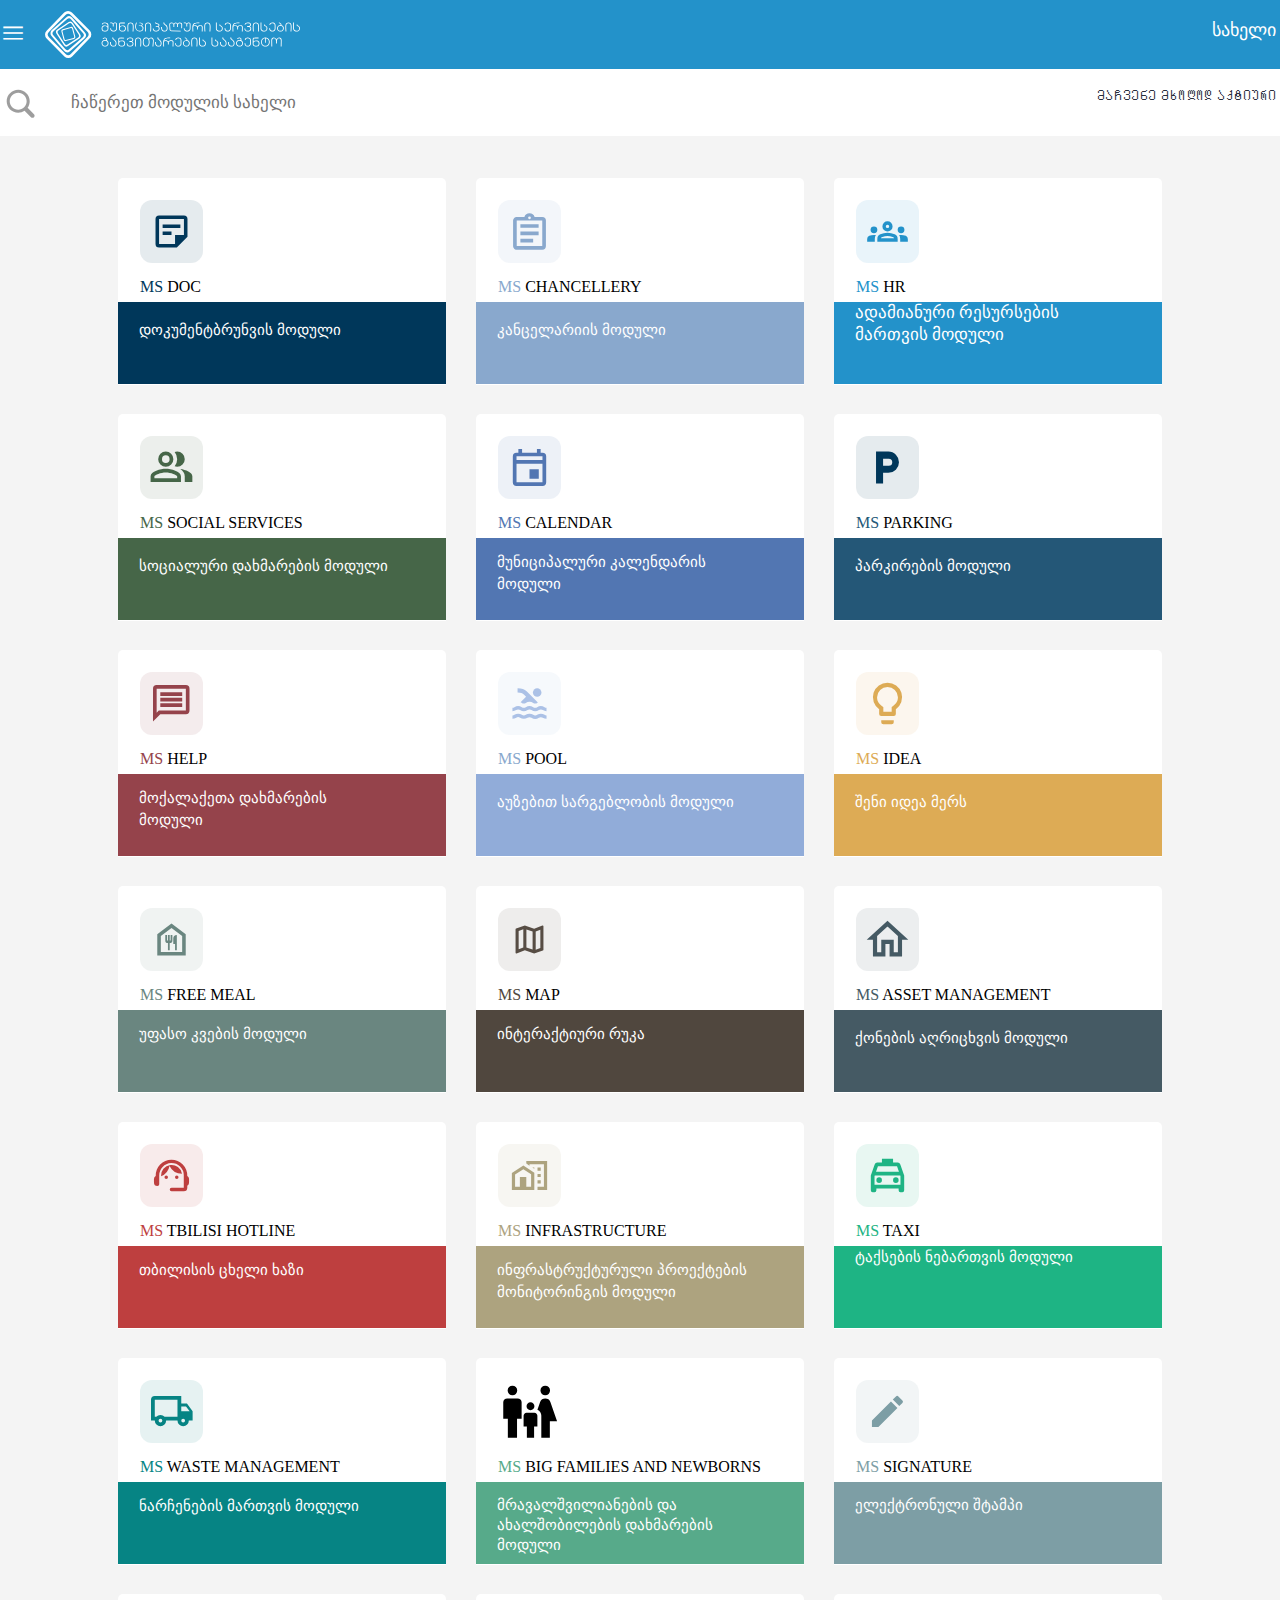
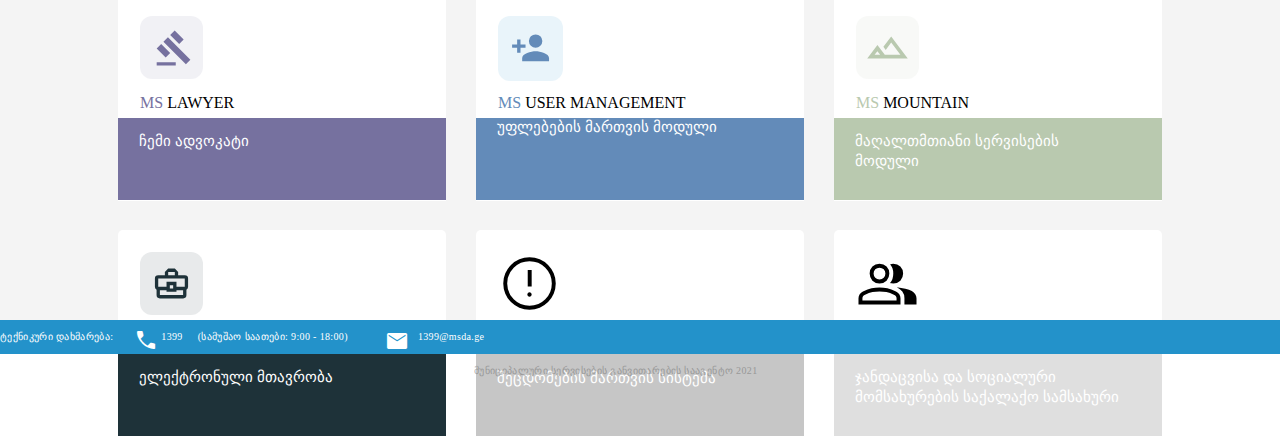
==== index.html @ b82a93b2 "fix" ====
<!DOCTYPE html>
<html lang="en">
  <head>
    <meta charset="UTF-8" />
    <meta http-equiv="X-UA-Compatible" content="IE=edge" />
    <meta name="viewport" content="width=device-width, initial-scale=1.0" />
    <title>Meria</title>
    <link rel="stylesheet" href="style.css" />
    <link
      rel="stylesheet"
      href="https://fonts.googleapis.com/css2?family=Material+Symbols+Sharp:opsz,wght,FILL,GRAD@20..48,100..700,0..1,-50..200"
    />
    <link
      rel="stylesheet"
      href="https://fonts.googleapis.com/css2?family=Material+Symbols+Outlined:opsz,wght,FILL,GRAD@48,400,0,0"
    />
    <link
      rel="stylesheet"
      href="https://fonts.googleapis.com/css2?family=Material+Symbols+Outlined:opsz,wght,FILL,GRAD@48,400,1,0"
    />
  </head>
  <body>
    <div class="umtavresi">
      <div class="header">
        <div class="bar">
          <img src="img/menu_FILL0_wght400_GRAD0_opsz48.svg" alt="" />
        </div>
        <div class="menu">
          <span class="material-symbols-sharp"> menu </span>
        </div>
        <div class="munici">
          <img src="img/logo-msda.svg" alt="" />
        </div>
        <div class="saxeli1">
          <div class="saxeli">
            <p>ᲡᲐᲮᲔᲚᲘ ᲒᲕᲐᲠᲘ</p>
          </div>
          <div class="notifi">
            <span class="material-symbols-sharp"> notifications </span>
          </div>
          <div class="setting">
            <span class="material-symbols-sharp"> settings </span>
          </div>
        </div>
      </div>
    </div>

    <div class="umtavresi2">
      <div class="main">
        <div class="search">
          <img src="img/search.svg" alt="" />
          <input
            type="text"
            class="chawera"
            placeholder="ᲩᲐᲬᲔᲠᲔᲗ ᲛᲝᲓᲣᲚᲘᲡ ᲡᲐᲮᲔᲚᲘ"
          />
          <div class="machvene">
            <p>ᲛᲐᲩᲕᲔᲜᲔ ᲛᲮᲝᲚᲝᲓ ᲐᲥᲢᲘᲣᲠᲘ ᲛᲝᲓᲣᲚᲔᲑᲘ</p>
            <label class="switch">
              <input type="checkbox" />
              <span class="slider round"></span>
            </label>
          </div>
        </div>
      </div>
    </div>

    <div class="mtavari">
      <div class="main2">
        <div class="erti">
          <div class="icon1">
            <img src="img/DOCFLOW.svg" alt="" />
          </div>
          <div class="name1">
            <span style="color: #00375a">MS</span>
            <span style="color: #000000">DOC</span>
          </div>
          <div class="satauri1">
            <p>ᲓᲝᲙᲣᲛᲔᲜᲢᲑᲠᲣᲜᲕᲘᲡ ᲛᲝᲓᲣᲚᲘ</p>
          </div>
        </div>
        <div class="ori">
          <div class="icon2">
            <img src="img/CHA.svg" alt="" />
          </div>
          <div class="name2">
            <span style="color: #89a8cd">MS</span>
            <span style="color: #000000"> CHANCELLERY</span>
          </div>
          <div class="satauri2">
            <p>ᲙᲐᲜᲪᲔᲚᲐᲠᲘᲘᲡ ᲛᲝᲓᲣᲚᲘ</p>
          </div>
        </div>
        <div class="sami">
          <div class="icon3">
            <img src="img/HRM.svg" alt="" />
          </div>
          <div class="name3">
            <span style="color: #2392ca">MS</span>
            <span style="color: #000000"> HR</span>
          </div>
          <div class="satauri3">
            <p>ᲐᲓᲐᲛᲘᲐᲜᲣᲠᲘ ᲠᲔᲡᲣᲠᲡᲔᲑᲘᲡ ᲛᲐᲠᲗᲕᲘᲡ ᲛᲝᲓᲣᲚᲘ</p>
          </div>
        </div>
        <div class="otxi">
          <div class="icon4">
            <img src="img/SOC_RECORDS.svg" alt="" />
          </div>
          <div class="name4">
            <span style="color: #466648">MS</span>
            <span style="color: #000000">SOCIAL SERVICES</span>
          </div>
          <div class="satauri4">
            <p>ᲡᲝᲪᲘᲐᲚᲣᲠᲘ ᲓᲐᲮᲛᲐᲠᲔᲑᲘᲡ ᲛᲝᲓᲣᲚᲘ</p>
          </div>
        </div>
        <div class="xuti">
          <div class="icon5">
            <img src="img/CAL.svg" alt="" />
          </div>
          <div class="name5">
            <span style="color: #5276b2">MS</span>
            <span style="color: #000000">CALENDAR</span>
          </div>
          <div class="satauri5">
            <p>ᲛᲣᲜᲘᲪᲘᲞᲐᲚᲣᲠᲘ ᲙᲐᲚᲔᲜᲓᲐᲠᲘᲡ ᲛᲝᲓᲣᲚᲘ</p>
          </div>
        </div>
        <div class="eqvsi">
          <div class="icon6">
            <img src="img/TTC_PARK.svg" alt="" />
          </div>
          <div class="name6">
            <span style="color: #245777">MS</span>
            <span style="color: #000000">PARKING</span>
          </div>
          <div class="satauri6">
            <p>ᲞᲐᲠᲙᲘᲠᲔᲑᲘᲡ ᲛᲝᲓᲣᲚᲘ</p>
          </div>
        </div>
        <div class="shvidi">
          <div class="icon7">
            <img src="img/HELP.svg" alt="" />
          </div>
          <div class="name7">
            <span style="color: #95434b">MS</span>
            <span style="color: #000000">HELP</span>
          </div>
          <div class="satauri7">
            <p>ᲛᲝᲥᲐᲚᲐᲥᲔᲗᲐ ᲓᲐᲮᲛᲐᲠᲔᲑᲘᲡ ᲛᲝᲓᲣᲚᲘ</p>
          </div>
        </div>
        <div class="rva">
          <div class="icon8">
            <img src="img/CS.svg" alt="" />
          </div>
          <div class="name8">
            <span style="color: #89a8cd">MS</span>
            <span style="color: #000000">POOL</span>
          </div>
          <div class="satauri8">
            <p>ᲐᲣᲖᲔᲑᲘᲗ ᲡᲐᲠᲒᲔᲑᲚᲝᲑᲘᲡ ᲛᲝᲓᲣᲚᲘ</p>
          </div>
        </div>
        <div class="cxra">
          <div class="icon9">
            <img src="img/PT.svg" alt="" />
          </div>
          <div class="name9">
            <span style="color: #ddab55">MS</span>
            <span style="color: #000000">IDEA</span>
          </div>
          <div class="satauri9">
            <p>ᲨᲔᲜᲘ ᲘᲓᲔᲐ ᲛᲔᲠᲡ</p>
          </div>
        </div>
        <div class="ati">
          <div class="icon10">
            <img src="img/SS_CNT.svg" alt="" />
          </div>
          <div class="name10">
            <span style="color: #6a8680">MS</span>
            <span style="color: #000000">FREE MEAL</span>
          </div>
          <div class="satauri10">
            <p>ᲣᲤᲐᲡᲝ ᲙᲕᲔᲑᲘᲡ ᲛᲝᲓᲣᲚᲘ</p>
          </div>
        </div>
        <div class="tertmeti">
          <div class="icon11">
            <img src="img/msmap.svg" alt="" />
          </div>
          <div class="name11">
            <span style="color: #50473e">MS</span>
            <span style="color: #000000">MAP</span>
          </div>
          <div class="satauri11">
            <p>ᲘᲜᲢᲔᲠᲐᲥᲢᲘᲣᲠᲘ ᲠᲣᲙᲐ</p>
          </div>
        </div>
        <div class="tormeti">
          <div class="icon12">
            <img src="img/MAP_ASSETS.svg" alt="" />
          </div>
          <div class="name12">
            <span style="color: #455a64">MS</span>
            <span style="color: #000000">ASSET MANAGEMENT</span>
          </div>
          <div class="satauri12">
            <p>ᲥᲝᲜᲔᲑᲘᲡ ᲐᲦᲠᲘᲪᲮᲕᲘᲡ ᲛᲝᲓᲣᲚᲘ</p>
          </div>
        </div>
        <div class="cameti">
          <div class="icon13">
            <img src="img/HL.svg" alt="" />
          </div>
          <div class="name13">
            <span style="color: #be3f3f">MS</span>
            <span style="color: #000000">TBILISI HOTLINE</span>
          </div>
          <div class="satauri13">
            <p>ᲗᲑᲘᲚᲘᲡᲘᲡ ᲪᲮᲔᲚᲘ ᲮᲐᲖᲘ</p>
          </div>
        </div>
        <div class="totxmeti">
          <div class="icon14">
            <img src="img/BUILD.svg" alt="" />
          </div>
          <div class="name14">
            <span style="color: #ada37f">MS</span>
            <span style="color: #000000">INFRASTRUCTURE</span>
          </div>
          <div class="satauri14">
            <p>ᲘᲜᲤᲠᲐᲡᲢᲠᲣᲥᲢᲣᲠᲣᲚᲘ ᲞᲠᲝᲔᲥᲢᲔᲑᲘᲡ ᲛᲝᲜᲘᲢᲝᲠᲘᲜᲒᲘᲡ ᲛᲝᲓᲣᲚᲘ</p>
          </div>
        </div>
        <div class="txutmeti">
          <div class="icon15">
            <img src="img/mstaxi.svg" alt="" />
          </div>
          <div class="name15">
            <span style="color: #1eb484">MS</span>
            <span style="color: #000000">TAXI</span>
          </div>
          <div class="satauri15">
            <p>ᲢᲐᲥᲡᲔᲑᲘᲡ ᲜᲔᲑᲐᲠᲗᲕᲘᲡ ᲛᲝᲓᲣᲚᲘ</p>
          </div>
        </div>
        <div class="teqvsmeti">
          <div class="icon16">
            <img src="img/WM.svg" alt="" />
          </div>
          <div class="name16">
            <span style="color: #068484">MS</span>
            <span style="color: #000000">WASTE MANAGEMENT</span>
          </div>
          <div class="satauri16">
            <p>ᲜᲐᲠᲩᲔᲜᲔᲑᲘᲡ ᲛᲐᲠᲗᲕᲘᲡ ᲛᲝᲓᲣᲚᲘ</p>
          </div>
        </div>
        <div class="chvidmeti">
          <div class="icon17">
            <img
              src="img/family_restroom_FILL1_wght400_GRAD0_opsz48.svg"
              alt=""
            />
          </div>
          <div class="name17">
            <span style="color: #57aa8a">MS</span>
            <span style="color: #000000">BIG FAMILIES AND NEWBORNS</span>
          </div>
          <div class="satauri17">
            <p>ᲛᲠᲐᲕᲐᲚᲨᲕᲘᲚᲘᲐᲜᲔᲑᲘᲡ ᲓᲐ ᲐᲮᲐᲚᲨᲝᲑᲘᲚᲔᲑᲘᲡ ᲓᲐᲮᲛᲐᲠᲔᲑᲘᲡ ᲛᲝᲓᲣᲚᲘ</p>
          </div>
        </div>
        <div class="tvrameti">
          <div class="icon18">
            <img src="img/STAMP_API.svg" alt="" />
          </div>
          <div class="name18">
            <span style="color: #7d9ea5">MS</span>
            <span style="color: #000000">SIGNATURE</span>
          </div>
          <div class="satauri18">
            <p>ᲔᲚᲔᲥᲢᲠᲝᲜᲣᲚᲘ ᲨᲢᲐᲛᲞᲘ</p>
          </div>
        </div>
        <div class="cxrameti">
          <div class="icon19">
            <img src="img/CB.svg" alt="" />
          </div>
          <div class="name19">
            <span style="color: #76719f">MS</span>
            <span style="color: #000000">LAWYER</span>
          </div>
          <div class="satauri19">
            <p>ᲩᲔᲛᲘ ᲐᲓᲕᲝᲙᲐᲢᲘ</p>
          </div>
        </div>
        <div class="oci">
          <div class="icon20">
            <img src="img/UM.svg" alt="" />
          </div>
          <div class="name20">
            <span style="color: #638bb9">MS</span>
            <span style="color: #000000">USER MANAGEMENT</span>
          </div>
          <div class="satauri20">
            <p>ᲣᲤᲚᲔᲑᲔᲑᲘᲡ ᲛᲐᲠᲗᲕᲘᲡ ᲛᲝᲓᲣᲚᲘ</p>
          </div>
        </div>
        <div class="ocdaerti">
          <div class="icon21">
            <img src="img/MMS.svg" alt="" />
          </div>
          <div class="name21">
            <span style="color: #b9c9af">MS</span>
            <span style="color: #000000">MOUNTAIN</span>
          </div>
          <div class="satauri21">
            <p>ᲛᲐᲦᲐᲚᲗᲛᲗᲘᲐᲜᲘ ᲡᲔᲠᲕᲘᲡᲔᲑᲘᲡ ᲛᲝᲓᲣᲚᲘ</p>
          </div>
        </div>
        <div class="ocdaori">
          <div class="icon22">
            <img src="img/EG.svg" alt="" />
          </div>
          <div class="name22">
            <span style="color: #1e3239">MS</span>
            <span style="color: #000000">GOVERNMENT</span>
          </div>
          <div class="satauri22">
            <p>ᲔᲚᲔᲥᲢᲠᲝᲜᲣᲚᲘ ᲛᲗᲐᲕᲠᲝᲑᲐ</p>
          </div>
        </div>
        <div class="ocdasami">
          <div class="icon23">
            <img src="img/error_FILL0_wght400_GRAD0_opsz48.svg" alt="" />
          </div>
          <div class="name23">
            <span style="color: #434343">MS</span>
            <span style="color: #434343">EXCEPTION HANDLER</span>
          </div>
          <div class="satauri23">
            <p>ᲨᲔᲪᲓᲝᲛᲔᲑᲘᲡ ᲛᲐᲠᲗᲕᲘᲡ ᲡᲘᲡᲢᲔᲛᲐ</p>
          </div>
        </div>
        <div class="ocdaotxi">
          <div class="icon24">
            <img src="img/group_FILL0_wght400_GRAD0_opsz48.svg" alt="" />
          </div>
          <div class="name24">
            <span style="color: #999999">MS</span>
            <span style="color: #999999">HEALTH AND SOCIAL</span>
          </div>
          <div class="satauri24">
            <p>ᲯᲐᲜᲓᲐᲪᲕᲘᲡᲐ ᲓᲐ ᲡᲝᲪᲘᲐᲚᲣᲠᲘ ᲛᲝᲛᲡᲐᲮᲣᲠᲔᲑᲘᲡ ᲡᲐᲥᲐᲚᲐᲥᲝ ᲡᲐᲛᲡᲐᲮᲣᲠᲘ</p>
          </div>
        </div>
      </div>
    </div>
    <div class="foot">
      <div class="footer">
        <div class="teknikuri"><p>ტექნიკური დახმარება:</p></div>
        <div class="phone">
          <span class="material-symbols-outlined"> call </span>
        </div>
        <div class="nomeri"><p>1399</p></div>
        <div class="samushao">
          <p>(სამუშაო საათები: 9:00 - 18:00)</p>
        </div>
        <div class="posta">
          <span class="material-symbols-outlined"> mail </span>
        </div>
        <div class="mail"><p>1399@msda.ge</p></div>
        <div class="www">
          <p>www.msda.ge</p>
        </div>
      </div>
    </div>
    <div class="foot2">
      <div class="footer2">
        <p>ᲛᲣᲜᲘᲪᲘᲞᲐᲚᲣᲠᲘ ᲡᲔᲠᲕᲘᲡᲔᲑᲘᲡ ᲒᲐᲜᲕᲘᲗᲐᲠᲔᲑᲘᲡ ᲡᲐᲐᲒᲔᲜᲢᲝ 2021</p>
      </div>
    </div>
  </body>
</html>
---- style.css ----
* {
  margin: 0px;
  padding: 0px;
  box-sizing: border-box;
}

.umtavresi {
  background-color: #2392ca;
  background-size: cover;
  margin: 0 auto;
}
.header {
  background-size: cover;
  margin: 0 auto;
  display: flex;
  align-items: center;
  background-color: #2392ca;
  width: 1402px;
  height: 69px;
  position: relative;
}
.bar {
  transform: translate(71px, 2px);
}

.menu {
  transform: translate(0px, 0px);
}
.menu .material-symbols-sharp {
  font-size: 26px;
}

.material-symbols-sharp {
  font-variation-settings: "FILL" 1, "wght" 400, "GRAD" 0, "opsz" 48;
  font-size: 26px;
}

.munici {
  transform: translate(12px, -2px);
}

.munici img {
  width: 255px;
  color: green;
  transform: translate(7px, 4px);
}
.munici p {
  font-family: Georgia, "Times New Roman", Times, serif;
  font-weight: 400;
  font-size: 13px;
  letter-spacing: 2px;
  color: white;
}
.saxeli1 {
  display: flex;
  transform: translate(0px, 0px);
  gap: 11.28px;
  position: absolute;
  right: 0px;
}

.saxeli p {
  text-align: left;
  font: normal normal 300 14px/19px Georgian;
  letter-spacing: 0px;
  color: #ffffff;
  text-transform: uppercase;
  opacity: 1;
  font-size: 18px;
}

.material-symbols-sharp {
  font-variation-settings: "FILL" 1, "wght" 400, "GRAD" 0, "opsz" 48;
  color: #ece5e5;
}

.material-symbols-sharp {
  font-variation-settings: "FILL" 1, "wght" 400, "GRAD" 0, "opsz" 48;
  color: #ffffff;
}

.umtavresi2 {
  margin: 0 auto;
  background-color: #ffffff;
  background-size: cover;
}
.main {
  width: 1402px;
  height: 67px;
  margin: 0 auto;
  display: flex;
  flex-direction: row;
  background-color: #ffffff;
  position: relative;
}
.search {
  display: flex;
  justify-content: center;
  align-items: center;
  background-color: #ffffff;
  gap: 30.9px;
}
.search img {
  width: 40px;

  color: gray;
  justify-content: center;
  align-items: center;
}
.chawera {
  width: 256px;
  height: 20px;
  text-align: left;
  letter-spacing: 0px;
  color: #393c4a74;
  text-transform: uppercase;
  border: none;
  font-size: 20px;
  text-align: left;
  font: normal normal 300 17px/19px Noto Sans Georgian;
  letter-spacing: 0px;
  color: #393c4a74;
  text-transform: uppercase;
  opacity: 1;
}
.machvene {
  color: #262d3b;
  letter-spacing: 0.55px;
  position: absolute;
  right: 0px;
  display: flex;
  flex-direction: row;
  gap: 11px;
}

.switch {
  position: relative;
  display: inline-block;
  width: 41px;
  height: 33px;
}

.switch input {
  opacity: 0;
  width: 0;
  height: 0;
}

.slider {
  position: absolute;
  cursor: pointer;
  top: 0;
  left: 0;
  right: 0;
  bottom: 0;
  background-color: #ccc;
  -webkit-transition: 0.4s;
  transition: 0.4s;
  width: 34px;
  height: 20px;
}

.slider:before {
  position: absolute;
  content: "";
  height: 25px;
  width: 25px;
  left: 0px;
  bottom: 0px;
  background-color: #2196f3;
  -webkit-transition: 0.4s;
  transition: 0.4s;
}

input:checked + .slider {
  background-color: #638bb94a;
}

input:focus + .slider {
  box-shadow: 0 0 1px #2196f3;
}

input:checked + .slider:before {
  -webkit-transform: translateX(26px);
  -ms-transform: translateX(26px);
  transform: translate(20px, 1.5px);
}

/* Rounded sliders */
.slider.round {
  border-radius: 34px;
}

.slider.round:before {
  border-radius: 50%;
  transform: translate(-2px, 2px);
}

.mtavari {
  display: flex;
  justify-content: center;
  align-items: center;
  background-color: #f4f4f4;
  padding-bottom: 69px;
}
.main2 {
  background-color: #f4f4f4;
  width: 1402px;
  height: 1715px;
  display: flex;
  justify-content: center;
  align-items: center;
  flex-wrap: wrap;
  row-gap: 29px;
  column-gap: 30px;
  padding-top: 42px;
  transform: translate(0px, 0px);
}
.erti {
  width: 328px;
  height: 207px;
  display: flex;
  flex-direction: column;
  color: white;
  background-color: white;
  border-radius: 5px 5px 0px 0px;
}
.icon1 {
  background-color: white;
  height: 63px;
  width: 66px;
  margin-top: 22px;
  margin-left: 22px;
}
.icon1 img {
  width: 63px;
  height: 63px;
}
.name1 {
  background-color: white;
  height: 18px;
  width: 86px;
  letter-spacing: 0px;
  margin-top: 15px;
  margin-bottom: 6px;
  margin-left: 22px;
}
.satauri1 {
  background-color: #00375a;
  height: 82px;
  text-align: left;
  font: normal normal normal 15px/30px Noto Sans Georgian;
  letter-spacing: 0px;
  color: #ffffff;
  text-transform: uppercase;
  opacity: 1;
}
.satauri1 p {
  margin-top: 13px;
  margin-left: 21px;
  width: 280px;
  display: inline-block;
}

.ori {
  width: 328px;
  height: 207px;
  display: flex;
  flex-direction: column;
  color: white;
  background-color: white;
  border-radius: 5px 5px 0px 0px;
}
.icon2 {
  background-color: white;
  height: 63px;
  width: 66px;
  margin-top: 22px;
  margin-left: 22px;
}
.icon2img {
  width: 63px;
  height: 63px;
}
.name2 {
  background-color: white;
  height: 18px;
  width: 186px;
  letter-spacing: 0px;
  margin-top: 15px;
  margin-bottom: 6px;
  margin-left: 22px;
}
.satauri2 {
  background-color: #89a8cd;
  height: 82px;
  letter-spacing: 0px;
  text-align: left;
  font: normal normal normal 15px/30px Noto Sans Georgian;
  letter-spacing: 0px;
  color: #ffffff;
  text-transform: uppercase;
  opacity: 1;
}
.satauri2 p {
  margin-top: 13px;
  margin-left: 21px;
  width: 280px;
  display: inline-block;
}
.sami {
  width: 328px;
  height: 207px;
  display: flex;
  flex-direction: column;
  color: white;
  background-color: white;
  border-radius: 5px 5px 0px 0px;
}
.icon3 {
  background-color: white;
  height: 63px;
  width: 66px;
  margin-top: 22px;
  margin-left: 22px;
}
.icon3 img {
  width: 63px;
  height: 63px;
}
.name3 {
  background-color: white;
  height: 18px;
  width: 86px;
  letter-spacing: 0px;
  margin-top: 15px;
  margin-bottom: 6px;
  margin-left: 22px;
}
.satauri3 {
  background-color: #2392ca;
  height: 82px;

  text-align: left;
  font: normal normal normal 17px/22px Noto Sans Georgian;
  letter-spacing: 0px;
  color: #ffffff;
  text-transform: uppercase;
  opacity: 1;
}
.satauri3 p {
  margin-top: 13x;
  margin-left: 21px;
  width: 280px;
  display: inline-block;
}
.otxi {
  width: 328px;
  height: 207px;
  display: flex;
  flex-direction: column;
  color: white;
  background-color: white;
  border-radius: 5px 5px 0px 0px;
}
.icon4 {
  background-color: white;
  height: 63px;
  width: 66px;
  margin-top: 22px;
  margin-left: 22px;
}
.icon4 img {
  width: 63px;
  height: 63px;
}
.name4 {
  background-color: white;
  height: 18px;
  width: 217px;
  letter-spacing: 0px;
  margin-top: 15px;
  margin-bottom: 6px;
  margin-left: 22px;
}
.satauri4 {
  background-color: #466648;
  height: 82px;
  text-align: left;
  font: normal normal normal 15px/30px Noto Sans Georgian;
  letter-spacing: 0px;
  color: #ffffff;
  text-transform: uppercase;
  opacity: 1;
}
.satauri4 p {
  margin-top: 13px;
  margin-left: 21px;
  width: 280px;
  display: inline-block;
}
.xuti {
  width: 328px;
  height: 207px;
  display: flex;
  flex-direction: column;
  color: white;
  background-color: white;
  border-radius: 5px 5px 0px 0px;
}
.icon5 {
  background-color: white;
  height: 63px;
  width: 66px;
  margin-top: 22px;
  margin-left: 22px;
}
.icon5 img {
  width: 63px;
  height: 63px;
}
.name5 {
  background-color: white;
  height: 18px;
  width: 148px;
  letter-spacing: 0px;
  margin-top: 15px;
  margin-bottom: 6px;
  margin-left: 22px;
}
.satauri5 {
  background-color: #5276b2;
  height: 82px;
  text-align: left;
  font: normal normal normal 15px/22px Noto Sans Georgian;
  letter-spacing: 0px;
  color: #ffffff;
  text-transform: uppercase;
  opacity: 1;
}
.satauri5 p {
  margin-top: 13px;
  margin-left: 21px;
  width: 269px;
  display: inline-block;
}
.eqvsi {
  width: 328px;
  height: 207px;
  display: flex;
  flex-direction: column;
  color: white;
  background-color: white;
  border-radius: 5px 5px 0px 0px;
}
.icon6 {
  background-color: white;
  height: 63px;
  width: 66px;
  margin-top: 22px;
  margin-left: 22px;
}
.icon6 img {
  width: 63px;
  height: 63px;
}
.name6 {
  background-color: white;
  height: 18px;
  width: 127px;
  letter-spacing: 0px;
  margin-top: 15px;
  margin-bottom: 6px;
  margin-left: 22px;
}
.satauri6 {
  background-color: #245777;
  height: 82px;
  text-align: left;
  font: normal normal normal 15px/30px Noto Sans Georgian;
  letter-spacing: 0px;
  color: #ffffff;
  text-transform: uppercase;
  opacity: 1;
}
.satauri6 p {
  margin-top: 13px;
  margin-left: 21px;
  width: 280px;
  display: inline-block;
}
.shvidi {
  width: 328px;
  height: 207px;
  display: flex;
  flex-direction: column;
  color: white;
  background-color: white;
  border-radius: 5px 5px 0px 0px;
}
.icon7 {
  background-color: white;
  height: 63px;
  width: 66px;
  margin-top: 22px;
  margin-left: 22px;
}
.icon7 img {
  width: 63px;
  height: 63px;
}
.name7 {
  background-color: white;
  height: 18px;
  width: 89px;
  letter-spacing: 0px;
  margin-top: 15px;
  margin-bottom: 6px;
  margin-left: 22px;
}
.satauri7 {
  background-color: #95434b;
  height: 82px;
  text-align: left;
  font: normal normal normal 15px/22px Noto Sans Georgian;
  letter-spacing: 0px;
  color: #ffffff;
  text-transform: uppercase;
  opacity: 1;
}
.satauri7 p {
  margin-top: 13px;
  margin-left: 21px;
  width: 238px;
  display: inline-block;
}
.rva {
  width: 328px;
  height: 207px;
  display: flex;
  flex-direction: column;
  color: white;
  background-color: white;
  border-radius: 5px 5px 0px 0px;
}
.icon8 {
  background-color: white;
  height: 63px;
  width: 66px;
  margin-top: 22px;
  margin-left: 22px;
}
.icon8 img {
  width: 63px;
  height: 63px;
}
.name8 {
  background-color: white;
  height: 18px;
  width: 90px;
  letter-spacing: 0px;
  margin-top: 15px;
  margin-bottom: 6px;
  margin-left: 22px;
}
.satauri8 {
  background-color: #91acd9;
  height: 82px;
  text-align: left;
  font: normal normal normal 15px/30px Noto Sans Georgian;
  letter-spacing: 0px;
  color: #ffffff;
  text-transform: uppercase;
  opacity: 1;
}
.satauri8 p {
  margin-top: 13px;
  margin-left: 21px;
  width: 280px;
  display: inline-block;
}
.cxra {
  width: 328px;
  height: 207px;
  display: flex;
  flex-direction: column;
  color: white;
  background-color: white;
  border-radius: 5px 5px 0px 0px;
}
.icon9 {
  background-color: white;
  height: 63px;
  width: 66px;
  margin-top: 22px;
  margin-left: 22px;
}
.icon9 img {
  width: 63px;
  height: 63px;
}
.name9 {
  background-color: white;
  height: 18px;
  width: 87px;
  letter-spacing: 0px;
  margin-top: 15px;
  margin-bottom: 6px;
  margin-left: 22px;
}
.satauri9 {
  background-color: #ddab55;
  height: 82px;
  text-align: left;
  font: normal normal normal 15px/30px Noto Sans Georgian;
  letter-spacing: 0px;
  color: #ffffff;
  text-transform: uppercase;
  opacity: 1;
}
.satauri9 p {
  margin-top: 13px;
  margin-left: 21px;
  width: 280px;
  display: inline-block;
}
.ati {
  width: 328px;
  height: 207px;
  display: flex;
  flex-direction: column;
  color: white;
  background-color: white;
  border-radius: 5px 5px 0px 0px;
}
.icon10 {
  background-color: white;
  height: 63px;
  width: 66px;
  margin-top: 22px;
  margin-left: 22px;
}
.icon10 img {
  width: 63px;
  height: 63px;
}
.name10 {
  background-color: white;
  height: 18px;
  width: 152px;
  letter-spacing: 0px;
  margin-top: 15px;
  margin-bottom: 6px;
  margin-left: 22px;
}
.satauri10 {
  background-color: #6a8680;
  height: 82px;
  text-align: left;
  font: normal normal normal 15px/22px Noto Sans Georgian;
  letter-spacing: 0px;
  color: #ffffff;
  text-transform: uppercase;
  opacity: 1;
}
.satauri10 p {
  margin-top: 13px;
  margin-left: 21px;
  width: 280px;
  display: inline-block;
}
.tertmeti {
  width: 328px;
  height: 207px;
  display: flex;
  flex-direction: column;
  color: white;
  background-color: white;
  border-radius: 5px 5px 0px 0px;
}
.icon11 {
  background-color: white;
  height: 63px;
  width: 66px;
  margin-top: 22px;
  margin-left: 22px;
}
.icon11 img {
  width: 63px;
  height: 63px;
}
.name11 {
  background-color: white;
  height: 18px;
  width: 86px;
  letter-spacing: 0px;
  margin-top: 15px;
  margin-bottom: 6px;
  margin-left: 22px;
}
.satauri11 {
  background-color: #50473e;
  height: 82px;
  text-align: left;
  font: normal normal normal 15px/22px Noto Sans Georgian;
  letter-spacing: 0px;
  color: #ffffff;
  text-transform: uppercase;
  opacity: 1;
}
.satauri11 p {
  margin-top: 13px;
  margin-left: 21px;
  width: 280px;
  display: inline-block;
}
.tormeti {
  width: 328px;
  height: 207px;
  display: flex;
  flex-direction: column;
  color: white;
  background-color: white;
  border-radius: 5px 5px 0px 0px;
}
.icon12 {
  background-color: white;
  height: 63px;
  width: 66px;
  margin-top: 22px;
  margin-left: 22px;
}
.icon12 img {
  width: 63px;
  height: 63px;
}
.name12 {
  background-color: white;
  height: 18px;
  width: 252px;
  letter-spacing: 0px;
  margin-top: 15px;
  margin-bottom: 6px;
  margin-left: 22px;
}
.satauri12 {
  background-color: #455a64;
  height: 82px;
  text-align: left;
  font: normal normal normal 15px/30px Noto Sans Georgian;
  letter-spacing: 0px;
  color: #ffffff;
  text-transform: uppercase;
  opacity: 1;
}
.satauri12 p {
  margin-top: 13px;
  margin-left: 21px;
  width: 280px;
  display: inline-block;
}
.cameti {
  width: 328px;
  height: 207px;
  display: flex;
  flex-direction: column;
  color: white;
  background-color: white;
  border-radius: 5px 5px 0px 0px;
}
.icon13 {
  background-color: white;
  height: 63px;
  width: 66px;
  margin-top: 22px;
  margin-left: 22px;
}
.icon13 img {
  width: 63px;
  height: 63px;
}
.name13 {
  background-color: white;
  height: 18px;
  width: 210px;
  letter-spacing: 0px;
  margin-top: 15px;
  margin-bottom: 6px;
  margin-left: 22px;
}
.satauri13 {
  background-color: #be3f3f;
  height: 82px;
  text-align: left;
  font: normal normal normal 15px/22px Noto Sans Georgian;
  letter-spacing: 0px;
  color: #ffffff;
  text-transform: uppercase;
  opacity: 1;
}
.satauri13 p {
  margin-top: 13px;
  margin-left: 21px;
  width: 280px;
  display: inline-block;
}
.totxmeti {
  width: 328px;
  height: 207px;
  display: flex;
  flex-direction: column;
  color: white;
  background-color: white;
  border-radius: 5px 5px 0px 0px;
}
.icon14 {
  background-color: white;
  height: 63px;
  width: 66px;
  margin-top: 22px;
  margin-left: 22px;
}
.icon14 img {
  width: 63px;
  height: 63px;
}
.name14 {
  background-color: white;
  height: 18px;
  width: 220px;
  letter-spacing: 0px;
  margin-top: 15px;
  margin-bottom: 6px;
  margin-left: 22px;
}
.satauri14 {
  background-color: #ada37f;
  height: 82px;
  text-align: left;
  font: normal normal normal 15px/22px Noto Sans Georgian;
  letter-spacing: 0px;
  color: #ffffff;
  text-transform: uppercase;
  opacity: 1;
}
.satauri14 p {
  margin-top: 13px;
  margin-left: 21px;
  width: 280px;
  display: inline-block;
}
.txutmeti {
  width: 328px;
  height: 207px;
  display: flex;
  flex-direction: column;
  color: white;
  background-color: white;
  border-radius: 5px 5px 0px 0px;
}
.icon15 {
  background-color: white;
  height: 63px;
  width: 66px;
  margin-top: 22px;
  margin-left: 22px;
}
.icon15 img {
  width: 63px;
  height: 63px;
}
.name15 {
  background-color: white;
  height: 18px;
  width: 86px;
  letter-spacing: 0px;
  margin-top: 15px;
  margin-bottom: 6px;
  margin-left: 22px;
}
.satauri15 {
  background-color: #1eb484;
  height: 82px;
  text-align: left;
  font: normal normal normal 15px/22px Noto Sans Georgian;
  letter-spacing: 0px;
  color: #ffffff;
  text-transform: uppercase;
  opacity: 1;
}
.satauri15 p {
  margin-top: 13x;
  margin-left: 21px;
  width: 280px;
  display: inline-block;
}
.teqvsmeti {
  width: 328px;
  height: 207px;
  display: flex;
  flex-direction: column;
  color: white;
  background-color: white;
  border-radius: 5px 5px 0px 0px;
}
.icon16 {
  background-color: white;
  height: 63px;
  width: 66px;
  margin-top: 22px;
  margin-left: 22px;
}
.icon16 img {
  width: 63px;
  height: 63px;
}
.name16 {
  background-color: white;
  height: 18px;
  width: 262px;
  letter-spacing: 0px;
  margin-top: 15px;
  margin-bottom: 6px;
  margin-left: 22px;
}
.satauri16 {
  background-color: #068484;
  height: 82px;
  text-align: left;
  font: normal normal normal 15px/22px Noto Sans Georgian;
  letter-spacing: 0px;
  color: #ffffff;
  text-transform: uppercase;
  opacity: 1;
}
.satauri16 p {
  margin-top: 13px;
  margin-left: 21px;
  width: 280px;
  display: inline-block;
}
.chvidmeti {
  width: 328px;
  height: 207px;
  display: flex;
  flex-direction: column;
  color: white;
  background-color: white;
  border-radius: 5px 5px 0px 0px;
}
.icon17 {
  background-color: white;
  height: 63px;
  width: 66px;
  margin-top: 22px;
  margin-left: 22px;
}
.icon17 img {
  width: 63px;
  height: 63px;
}
.name17 {
  background-color: white;
  height: 18px;
  width: 263px;
  letter-spacing: 0px;
  margin-top: 15px;
  margin-bottom: 6px;
  margin-left: 22px;
}
.satauri17 {
  background-color: #57aa8a;
  height: 82px;
  text-align: left;
  font: normal normal normal 15px/20px Noto Sans Georgian;
  letter-spacing: 0px;
  color: #ffffff;
  text-transform: uppercase;
  opacity: 1;
}
.satauri17 p {
  margin-top: 13px;
  margin-left: 21px;
  width: 267px;
  display: inline-block;
}

.tvrameti {
  width: 328px;
  height: 207px;
  display: flex;
  flex-direction: column;
  color: white;
  background-color: white;
  border-radius: 5px 5px 0px 0px;
}
.icon18 {
  background-color: white;
  height: 63px;
  width: 66px;
  margin-top: 22px;
  margin-left: 22px;
}
.icon18 img {
  width: 63px;
  height: 63px;
}
.name18 {
  background-color: white;
  height: 18px;
  width: 116px;
  letter-spacing: 0px;
  margin-top: 15px;
  margin-bottom: 6px;
  margin-left: 22px;
}
.satauri18 {
  background-color: #7d9ea5;
  height: 82px;
  text-align: left;
  font: normal normal normal 15px/20px Noto Sans Georgian;
  letter-spacing: 0px;
  color: #ffffff;
  text-transform: uppercase;
  opacity: 1;
}
.satauri18 p {
  margin-top: 13px;
  margin-left: 21px;
  width: 280px;
  display: inline-block;
}
.cxrameti {
  width: 328px;
  height: 207px;
  display: flex;
  flex-direction: column;
  color: white;
  background-color: white;
  border-radius: 5px 5px 0px 0px;
}
.icon19 {
  background-color: white;
  height: 63px;
  width: 66px;
  margin-top: 22px;
  margin-left: 22px;
}
.icon19 img {
  width: 63px;
  height: 63px;
}
.name19 {
  background-color: white;
  height: 18px;
  width: 95px;
  letter-spacing: 0px;
  margin-top: 15px;
  margin-bottom: 6px;
  margin-left: 22px;
}
.satauri19 {
  background-color: #76719f;
  height: 82px;
  text-align: left;
  font: normal normal normal 15px/20px Noto Sans Georgian;
  letter-spacing: 0px;
  color: #ffffff;
  text-transform: uppercase;
  opacity: 1;
}
.satauri19 p {
  margin-top: 13px;
  margin-left: 21px;
  width: 280px;
  display: inline-block;
}
.oci {
  width: 328px;
  height: 207px;
  display: flex;
  flex-direction: column;
  color: white;
  background-color: white;
  border-radius: 5px 5px 0px 0px;
}
.icon20 {
  background-color: white;
  height: 63px;
  width: 66px;
  margin-top: 22px;
  margin-left: 22px;
}
.icon20img {
  width: 63px;
  height: 63px;
}
.name20 {
  background-color: white;
  height: 18px;
  width: 188px;
  letter-spacing: 0px;
  margin-top: 15px;
  margin-bottom: 6px;
  margin-left: 22px;
}
.satauri20 {
  background-color: #638bb9;
  height: 82px;
  text-align: left;
  font: normal normal normal 15px/18px Noto Sans Georgian;
  letter-spacing: 0px;
  color: #ffffff;
  text-transform: uppercase;
  opacity: 1;
}
.satauri20 p {
  margin-top: 13x;
  margin-left: 21px;
  width: 280px;
  display: inline-block;
}
.ocdaerti {
  width: 328px;
  height: 207px;
  display: flex;
  flex-direction: column;
  color: white;
  background-color: white;
  border-radius: 5px 5px 0px 0px;
}
.icon21 {
  background-color: white;
  height: 63px;
  width: 66px;
  margin-top: 22px;
  margin-left: 22px;
}
.icon21 img {
  width: 63px;
  height: 63px;
}
.name21 {
  background-color: white;
  height: 18px;
  width: 113px;
  letter-spacing: 0px;
  margin-top: 15px;
  margin-bottom: 6px;
  margin-left: 22px;
}
.satauri21 {
  background-color: #b9c9af;
  height: 82px;
  text-align: left;
  font: normal normal normal 15px/20px Noto Sans Georgian;
  letter-spacing: 0px;
  color: #ffffff;
  text-transform: uppercase;
  opacity: 1;
}
.satauri21 p {
  margin-top: 13px;
  margin-left: 21px;
  width: 258px;
  display: inline-block;
}
.ocdaori {
  width: 328px;
  height: 207px;
  display: flex;
  flex-direction: column;
  color: white;
  background-color: white;
  border-radius: 5px 5px 0px 0px;
}
.icon22 {
  background-color: white;
  height: 63px;
  width: 66px;
  margin-top: 22px;
  margin-left: 22px;
}
.icon22 img {
  width: 63px;
  height: 63px;
}
.name22 {
  background-color: white;
  height: 18px;
  width: 140px;
  letter-spacing: 0px;
  margin-top: 15px;
  margin-bottom: 6px;
  margin-left: 22px;
}
.satauri22 {
  background-color: #1e3239;
  height: 82px;
  text-align: left;
  font: normal normal normal 15px/20px Noto Sans Georgian;
  letter-spacing: 0px;
  color: #ffffff;
  text-transform: uppercase;
  opacity: 1;
}
.satauri22 p {
  margin-top: 13px;
  margin-left: 21px;
  width: 280px;
  display: inline-block;
}
.ocdasami {
  width: 328px;
  height: 207px;
  display: flex;
  flex-direction: column;
  color: white;
  background-color: white;
  border-radius: 5px 5px 0px 0px;
}
.icon23 {
  background-color: white;
  height: 63px;
  width: 66px;
  margin-top: 22px;
  margin-left: 22px;
}
.icon23 img {
  width: 63px;
  height: 63px;
}
.name23 {
  background-color: white;
  height: 18px;
  width: 197px;
  letter-spacing: 0px;
  margin-top: 15px;
  margin-bottom: 6px;
  margin-left: 22px;
}
.satauri23 {
  background-color: #c6c6c6;
  height: 82px;
  text-align: left;
  font: normal normal normal 15px/22px Noto Sans Georgian;
  letter-spacing: 0px;
  color: #ffffff;
  text-transform: uppercase;
  opacity: 1;
}
.satauri23 p {
  margin-top: 13px;
  margin-left: 21px;
  width: 280px;
  display: inline-block;
}
.ocdaotxi {
  width: 328px;
  height: 207px;
  display: flex;
  flex-direction: column;
  color: white;
  background-color: white;
  border-radius: 5px 5px 0px 0px;
}
.icon24 {
  background-color: white;
  height: 63px;
  width: 66px;
  margin-top: 22px;
  margin-left: 22px;
}
.icon24 img {
  width: 63px;
  height: 63px;
}
.name24 {
  background-color: white;
  height: 18px;
  width: 190px;
  letter-spacing: 0px;
  margin-top: 15px;
  margin-bottom: 6px;
  margin-left: 22px;
}
.satauri24 {
  background-color: #dfdfdf;
  height: 82px;
  text-align: left;
  font: normal normal normal 15px/20px Noto Sans Georgian;
  letter-spacing: 0px;
  color: #ffffff;
  text-transform: uppercase;
  opacity: 1;
}
.satauri24 p {
  margin-top: 13px;
  margin-left: 21px;
  width: 280px;
  display: inline-block;
}

.material-symbols-outlined {
  font-variation-settings: "FILL" 1, "wght" 400, "GRAD" 0, "opsz" 48;
}
.foot {
  background-color: #2392ca;
  background-size: cover;
  margin: 0 auto;
}
.footer {
  margin: 0 auto;
  background-color: #2392ca;
  width: 1402px;
  height: 34px;
  display: flex;
  position: relative;
  align-items: center;
}
.teknikuri {
  text-align: left;
  font: normal normal normal 10px/24px Noto Sans Georgian;
  letter-spacing: 0.35px;
  color: #ffffff;
  opacity: 1;
}
.phone {
  color: #ffffff;
  opacity: 1;
  width: 18px;
  height: 18px;
  margin-left: 21px;
  margin-right: 9px;
}
.nomeri {
  text-align: left;
  font: normal normal normal 10px/24px Noto Sans Georgian;
  letter-spacing: 0.35px;
  color: #ffffff;
  opacity: 1;
}
.samushao {
  text-align: left;
  font: normal normal normal 10px/24px Noto Sans Georgian;
  letter-spacing: 0.35px;
  color: #ffffff;
  opacity: 1;
  margin-left: 15px;
  margin-right: 37px;
}
.posta {
  color: #ffffff;
  opacity: 1;
  width: 20px;
  height: 16px;
}
.mail {
  text-align: left;
  font: normal normal normal 10px/24px Noto Sans Georgian;
  letter-spacing: 0.35px;
  color: #ffffff;
  opacity: 1;
  margin-left: 13px;
}
.www {
  position: absolute;
  right: 0px;
  text-align: left;
  font: normal normal normal 10px/24px Noto Sans Georgian;
  letter-spacing: 0.35px;
  color: #ffffff;
  opacity: 1;
  width: 66px;
  height: 10px;
}

.foot2 {
  margin: 0 auto;
  background-size: cover;
  height: 34px;
  display: flex;
  justify-content: center;

  padding-top: 11px;
  padding-bottom: 9px;
}

.footer2 {
  letter-spacing: 0.35px;
  color: #777777;
  text-transform: uppercase;
  opacity: 0.58;
  width: 332px;
  height: 14px;
  font-size: 10px;
}
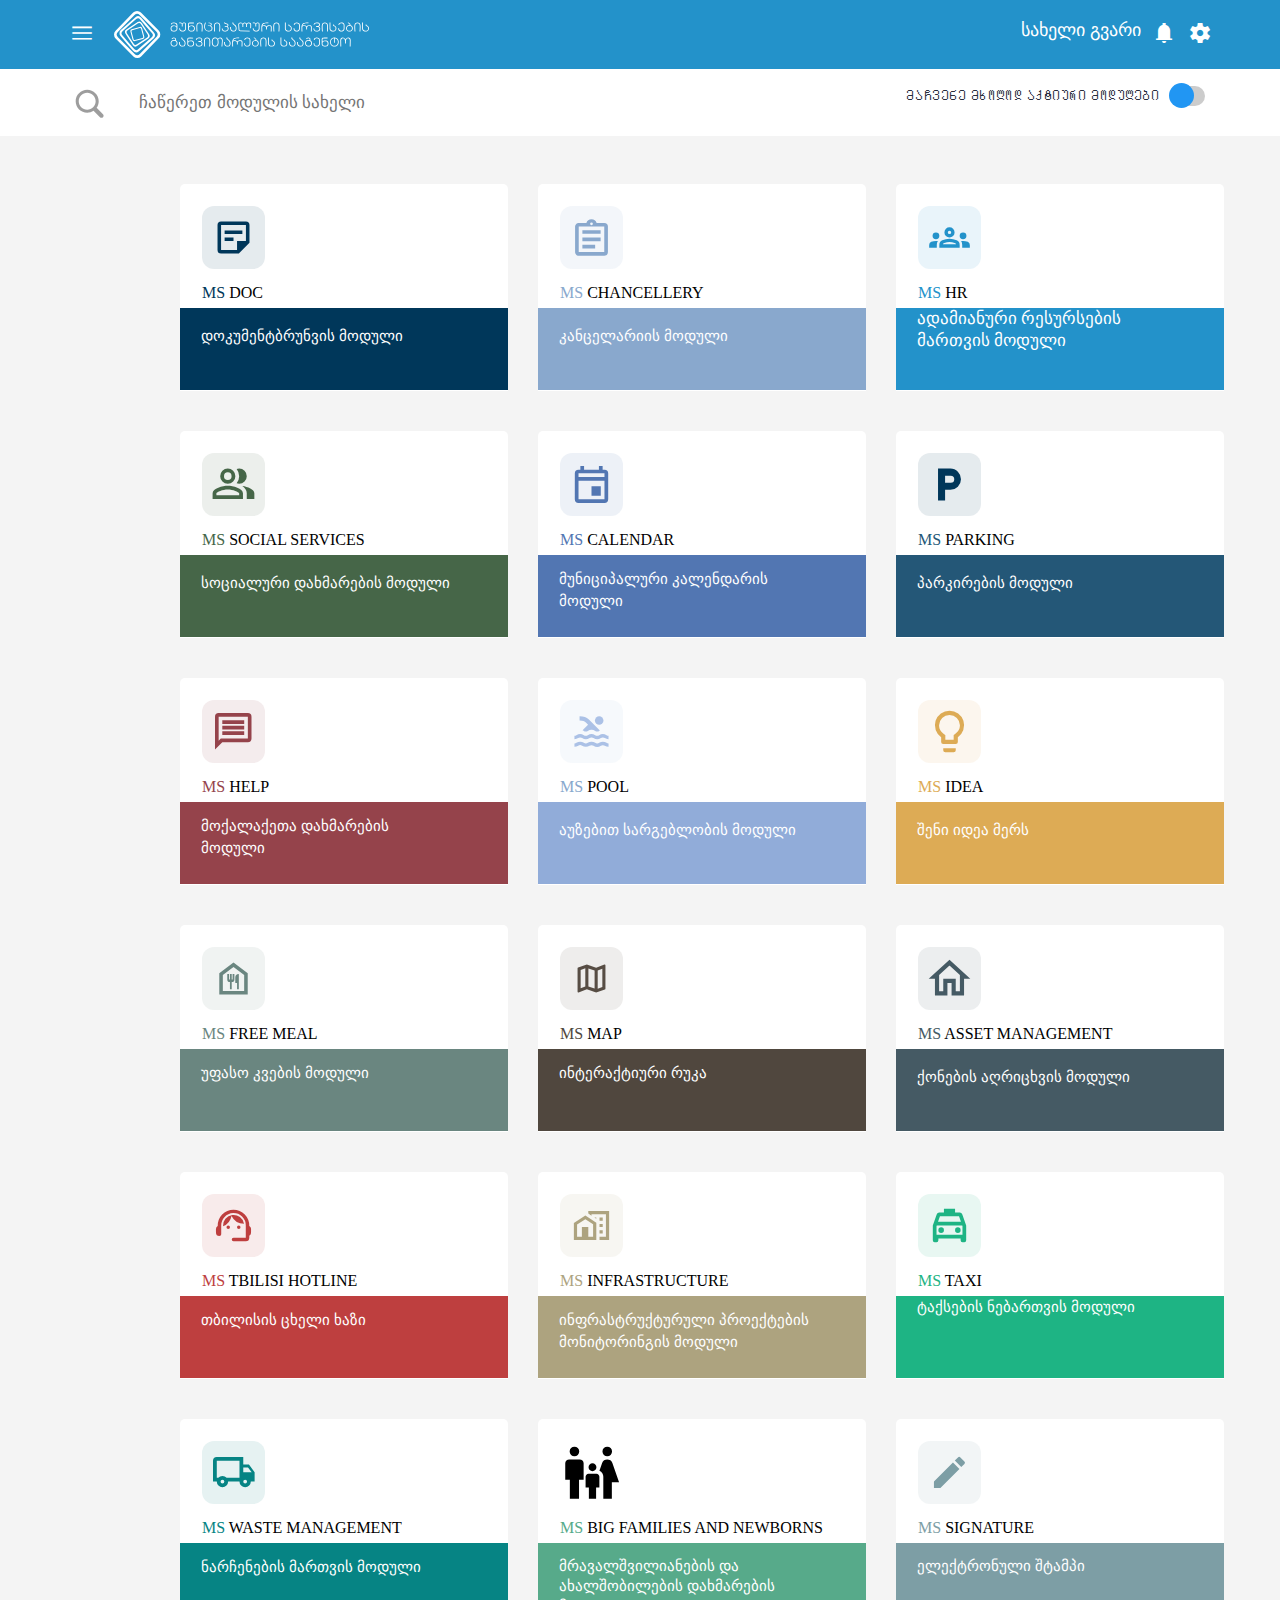
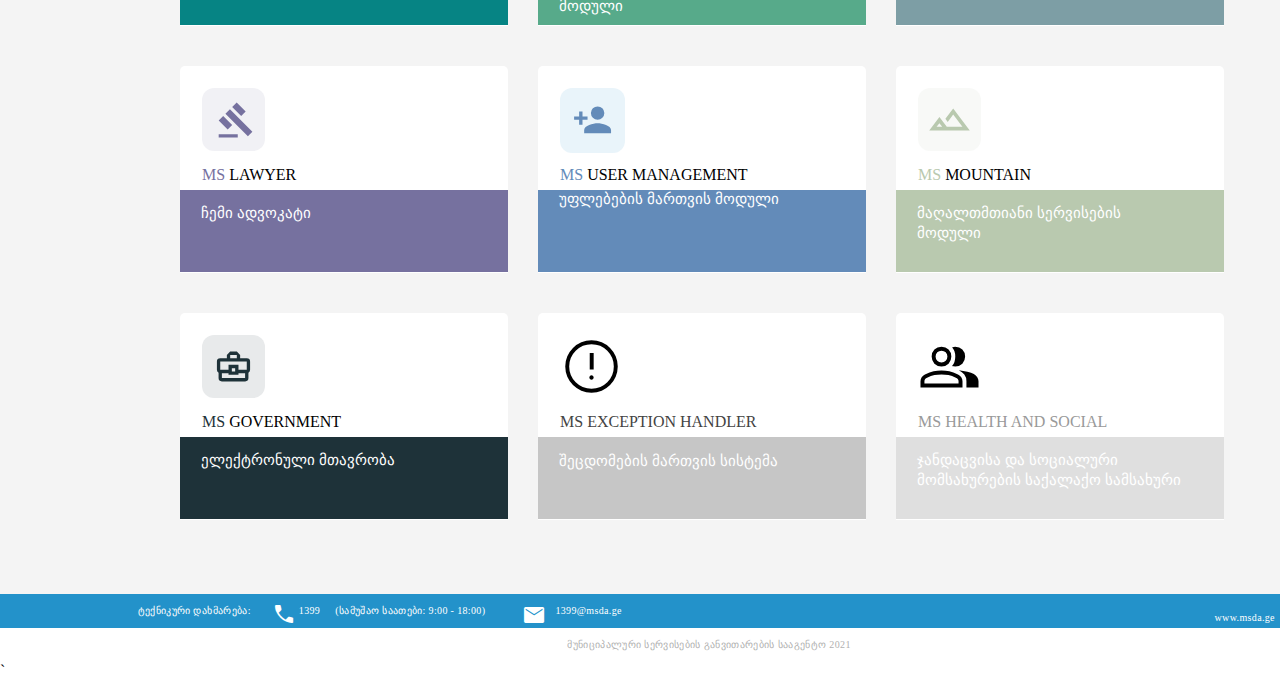
==== commit 9b319cd5: "fix" ====
--- a/index.html
+++ b/index.html
@@ -22,9 +22,6 @@
   <body>
     <div class="umtavresi">
       <div class="header">
-        <div class="bar">
-          <img src="img/menu_FILL0_wght400_GRAD0_opsz48.svg" alt="" />
-        </div>
         <div class="menu">
           <span class="material-symbols-sharp"> menu </span>
         </div>
@@ -386,3 +383,4 @@
     </div>
   </body>
 </html>
+`
--- a/style.css
+++ b/style.css
@@ -202,6 +202,8 @@
   align-items: center;
   background-color: #f4f4f4;
   padding-bottom: 69px;
+  background-size: cover;
+  margin: 0 auto;
 }
 .main2 {
   background-color: #f4f4f4;
@@ -215,6 +217,8 @@
   column-gap: 30px;
   padding-top: 42px;
   transform: translate(0px, 0px);
+  background-size: cover;
+  margin: 0 auto;
 }
 .erti {
   width: 328px;
@@ -1317,6 +1321,7 @@
   display: flex;
   position: relative;
   align-items: center;
+  margin: 0 auto;
 }
 .teknikuri {
   text-align: left;
@@ -1394,4 +1399,257 @@
   width: 332px;
   height: 14px;
   font-size: 10px;
-}
+  margin: 0 auto;
+}
+
+@media (max-width: 1418px) {
+  * {
+  }
+  body {
+    overflow-x: hidden;
+    margin: 0px 0px 0px 0px;
+    height: 1800px;
+  }
+
+  .header {
+    width: 1143px;
+  }
+  .main {
+    width: 1143px;
+  }
+
+  .mtavari {
+    width: 1404px;
+
+    padding-top: 0px;
+  }
+  .main2 {
+    width: 1143px;
+    height: 1989px;
+  }
+  .foot {
+    width: 1418px;
+    background-color: 2392ca;
+  }
+  .footer {
+    width: 1143px;
+  }
+  .foot2 {
+    width: 1418px;
+    display: flex;
+    text-align: center;
+  }
+}
+
+@media (max-width: 768px) {
+  body {
+    overflow-x: hidden;
+    margin: 0px 0px 0px 0px;
+    height: 1800px;
+  }
+  .umtavresi {
+    width: 375px;
+    margin: 0 auto;
+  }
+
+  .header {
+    width: 375px;
+  }
+  .saxeli1 {
+    display: none;
+  }
+  .umtavresi2 {
+    width: 375px;
+  }
+  .main {
+    width: 375px;
+  }
+  .chawera {
+    width: 223px;
+  }
+
+  .mtavari {
+    width: 375px;
+    height: 6720px;
+    display: flex;
+    justify-content: center;
+    align-items: center;
+  }
+  .main2 {
+    width: 375px;
+    height: 6650px;
+  }
+
+  .satauri3 p {
+    width: 197px;
+  }
+  .machvene {
+    display: none;
+  }
+  .erti {
+    width: 270px;
+  }
+  .satauri1 p {
+    width: 200px;
+  }
+  .ori {
+    width: 270px;
+  }
+  .satauri2 p {
+    width: 200px;
+  }
+  .sami {
+    width: 270px;
+  }
+  .otxi {
+    width: 270px;
+  }
+  .satauri4 p {
+    width: 240px;
+  }
+  .xuti {
+    width: 270px;
+  }
+  .satauri5 p {
+    width: 200px;
+  }
+  .eqvsi {
+    width: 270px;
+  }
+  .satauri6 p {
+    width: 200px;
+  }
+  .shvidi {
+    width: 270px;
+  }
+  .rva {
+    width: 270px;
+  }
+  .satauri8 p {
+    width: 200px;
+  }
+  .cxra {
+    width: 270px;
+  }
+  .satauri9 p {
+    width: 200px;
+  }
+  .ati {
+    width: 270px;
+  }
+  .satauri10 p {
+    width: 200px;
+  }
+  .tertmeti {
+    width: 270px;
+  }
+  .satauri11 p {
+    width: 206px;
+  }
+  .tormeti {
+    width: 270px;
+  }
+  .satauri12 p {
+    width: 206px;
+  }
+  .cameti {
+    width: 270px;
+  }
+  .satauri13 p {
+    width: 200px;
+  }
+  .totxmeti {
+    width: 270px;
+  }
+  .satauri14 p {
+    width: 248px;
+  }
+  .txutmeti {
+    width: 270px;
+  }
+  .satauri15 p {
+    width: 213px;
+  }
+  .teqvsmeti {
+    width: 270px;
+  }
+  .name16 {
+    width: 200px;
+  }
+  .satauri16 p {
+    width: 200px;
+  }
+  .chvidmeti {
+    width: 270px;
+  }
+  .name17 {
+    width: 200px;
+
+    transform: translateY(-9px);
+  }
+  .satauri17 p {
+    width: 222px;
+  }
+  .tvrameti {
+    width: 270px;
+  }
+  .satauri18 p {
+    width: 200px;
+  }
+  .cxrameti {
+    width: 270px;
+  }
+  .satauri19 p {
+    width: 200px;
+  }
+  .oci {
+    width: 270px;
+  }
+  .satauri20 p {
+    width: 216px;
+  }
+  .ocdaerti {
+    width: 270px;
+  }
+  .satauri21 p {
+    width: 216px;
+  }
+  .ocdaori {
+    width: 270px;
+  }
+  .satauri22 p {
+    width: 200px;
+  }
+  .ocdasami {
+    width: 270px;
+  }
+  .satauri23 p {
+    width: 213px;
+  }
+  .ocdaotxi {
+    width: 270px;
+  }
+  .satauri24 p {
+    width: 196px;
+  }
+  .foot {
+    width: 375px;
+    height: 165px;
+  }
+  .footer {
+    width: 375px;
+
+    display: flex;
+    flex-direction: column;
+  }
+  .www {
+    transform: translate(-107px, 138px);
+  }
+
+  .foot2 {
+    width: 375px;
+  }
+  .footer2 {
+    width: 375px;
+  }
+}
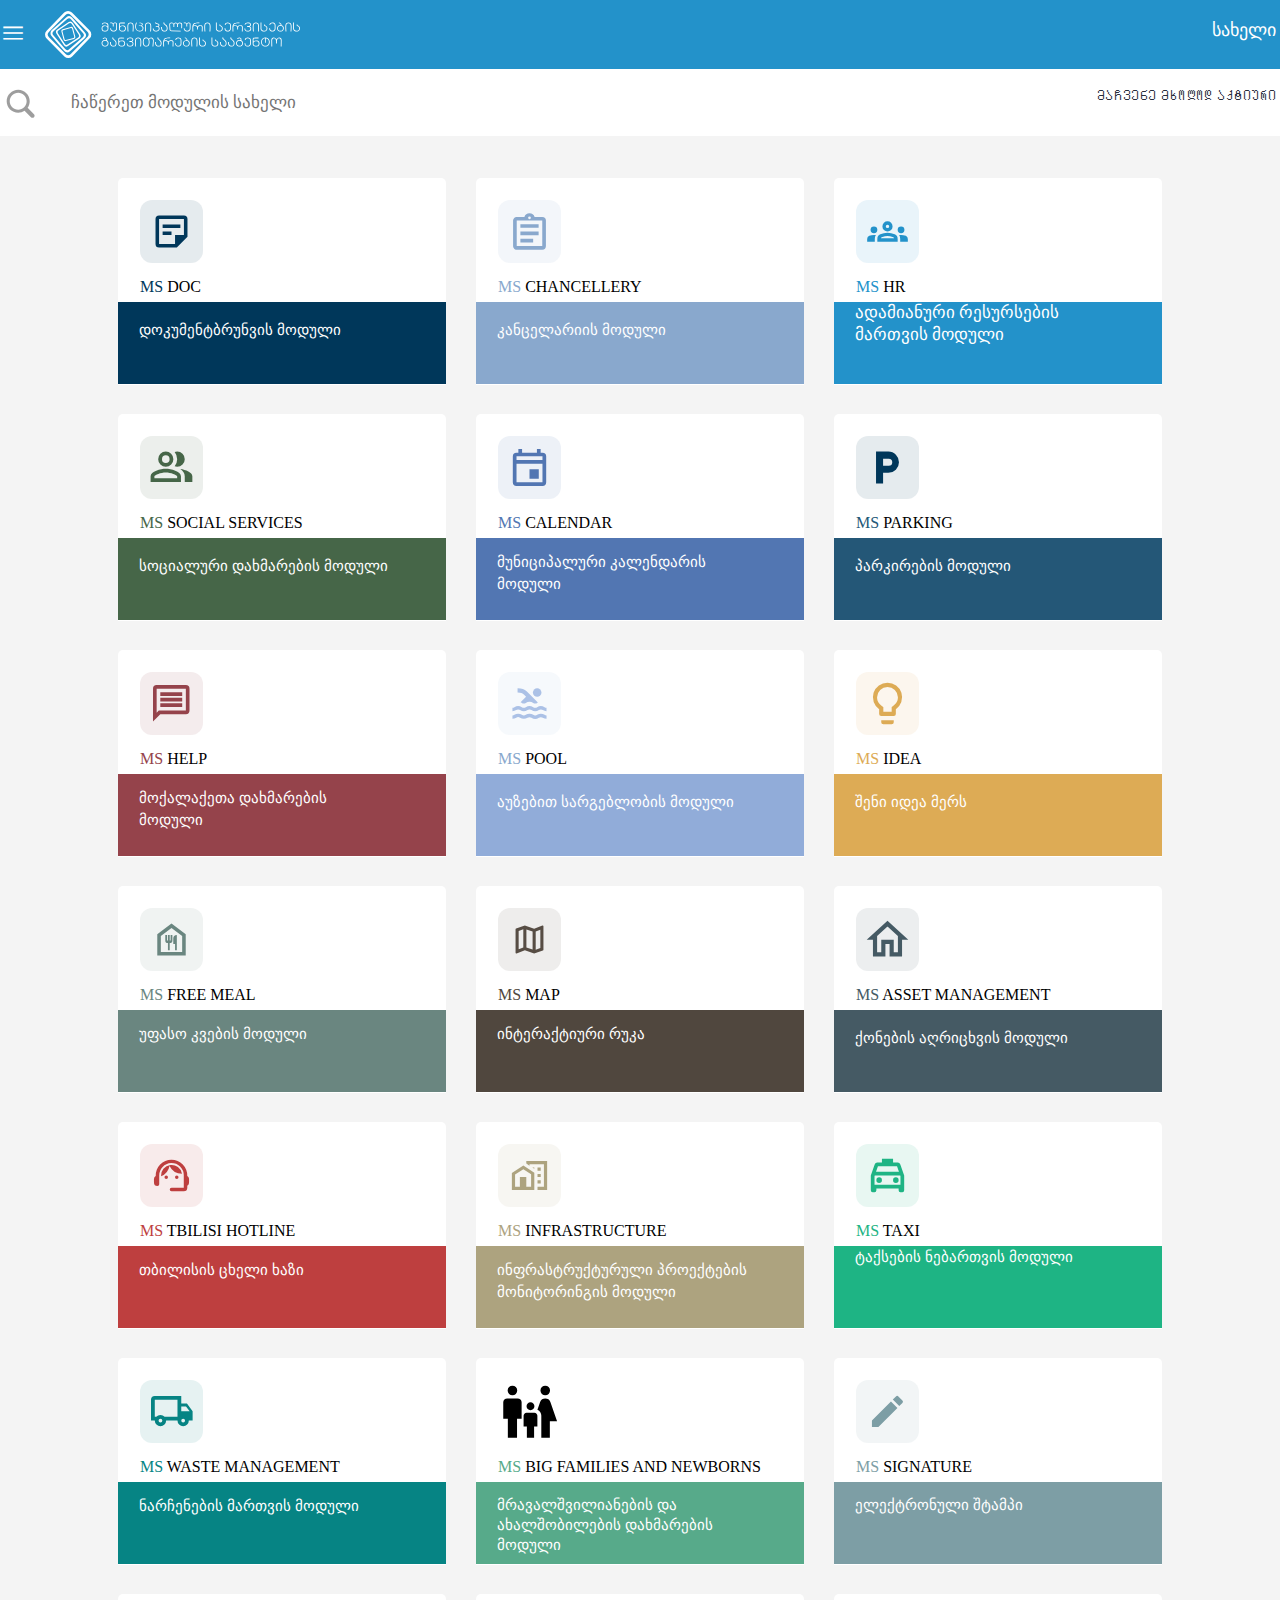
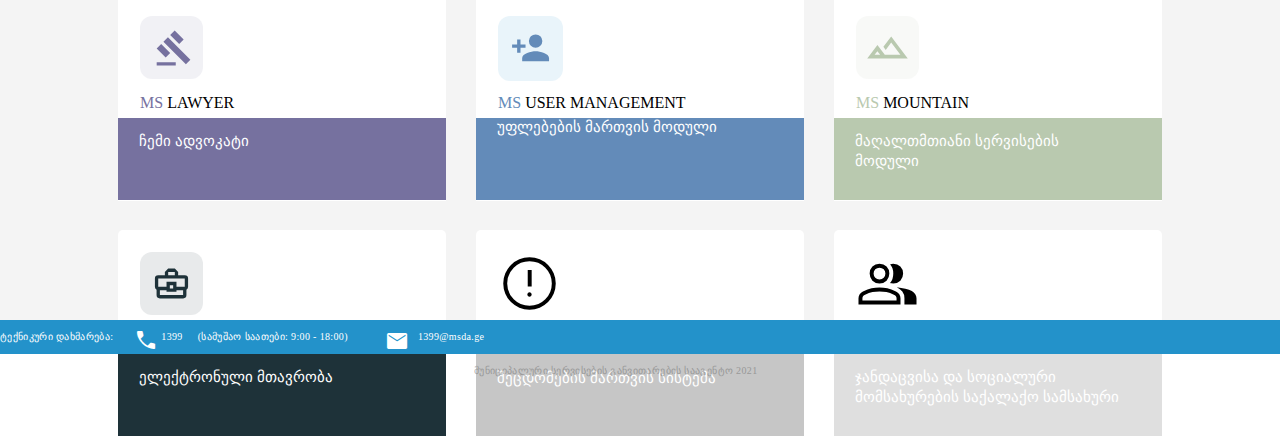
==== commit 1c1529be: "fix" ====
--- a/index.html
+++ b/index.html
@@ -383,4 +383,3 @@
     </div>
   </body>
 </html>
-`
--- a/style.css
+++ b/style.css
@@ -1402,9 +1402,7 @@
   margin: 0 auto;
 }
 
-@media (max-width: 1418px) {
-  * {
-  }
+/*@media (max-width: 1418px) {
   body {
     overflow-x: hidden;
     margin: 0px 0px 0px 0px;
@@ -1428,18 +1426,15 @@
     height: 1989px;
   }
   .foot {
-    width: 1418px;
     background-color: 2392ca;
   }
   .footer {
-    width: 1143px;
   }
   .foot2 {
-    width: 1418px;
     display: flex;
     text-align: center;
   }
-}
+}*/
 
 @media (max-width: 768px) {
   body {
@@ -1448,8 +1443,8 @@
     height: 1800px;
   }
   .umtavresi {
-    width: 375px;
     margin: 0 auto;
+    background-size: cover;
   }
 
   .header {
@@ -1459,7 +1454,8 @@
     display: none;
   }
   .umtavresi2 {
-    width: 375px;
+    margin: 0 auto;
+    background-size: cover;
   }
   .main {
     width: 375px;
@@ -1469,11 +1465,8 @@
   }
 
   .mtavari {
-    width: 375px;
-    height: 6720px;
-    display: flex;
-    justify-content: center;
-    align-items: center;
+    background-size: cover;
+    margin: 0 auto;
   }
   .main2 {
     width: 375px;
@@ -1633,23 +1626,26 @@
     width: 196px;
   }
   .foot {
-    width: 375px;
-    height: 165px;
+    background-size: cover;
+    margin: 0 auto;
   }
   .footer {
     width: 375px;
-
+    height: 200px;
     display: flex;
     flex-direction: column;
+    align-items: center;
+    justify-content: center;
   }
   .www {
-    transform: translate(-107px, 138px);
-  }
-
+    position: relative;
+  }
   .foot2 {
-    width: 375px;
+    margin: 0 auto;
+    background-size: cover;
   }
   .footer2 {
     width: 375px;
-  }
-}
+    text-align: center;
+  }
+}
